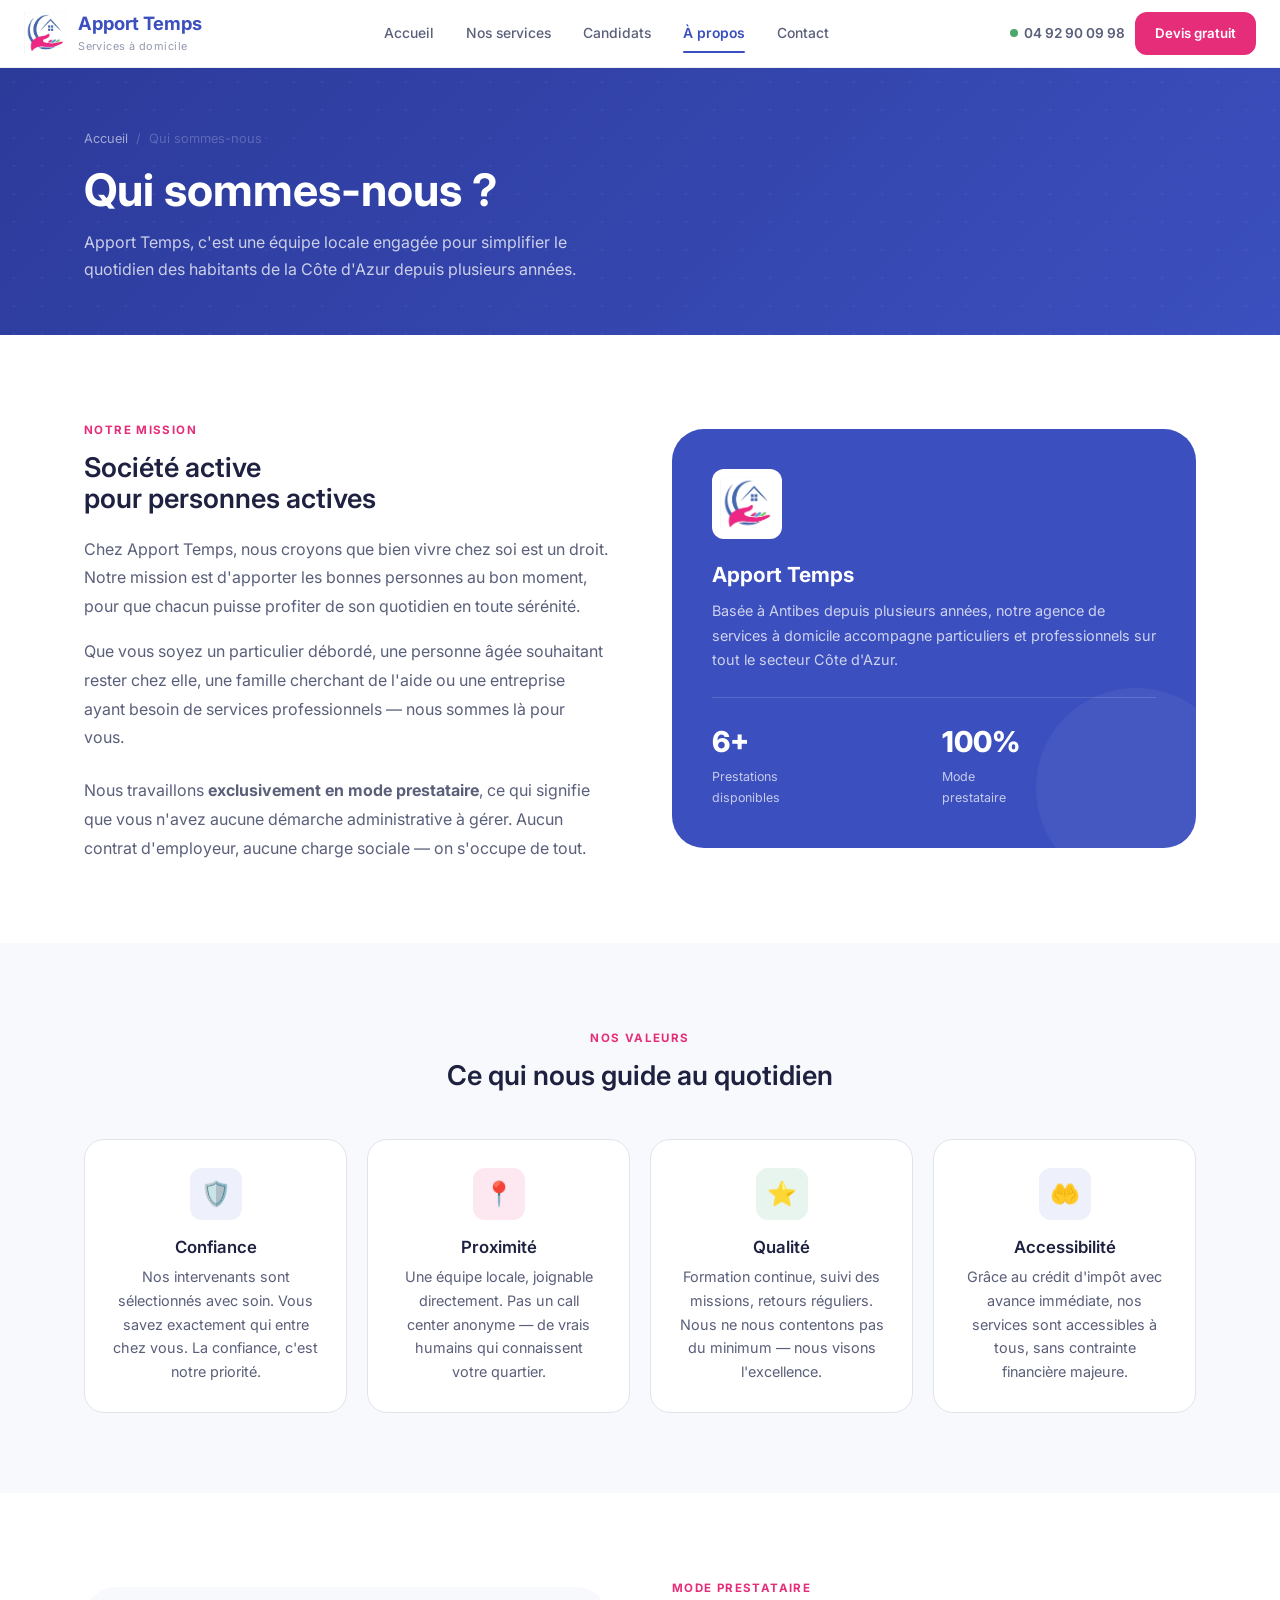
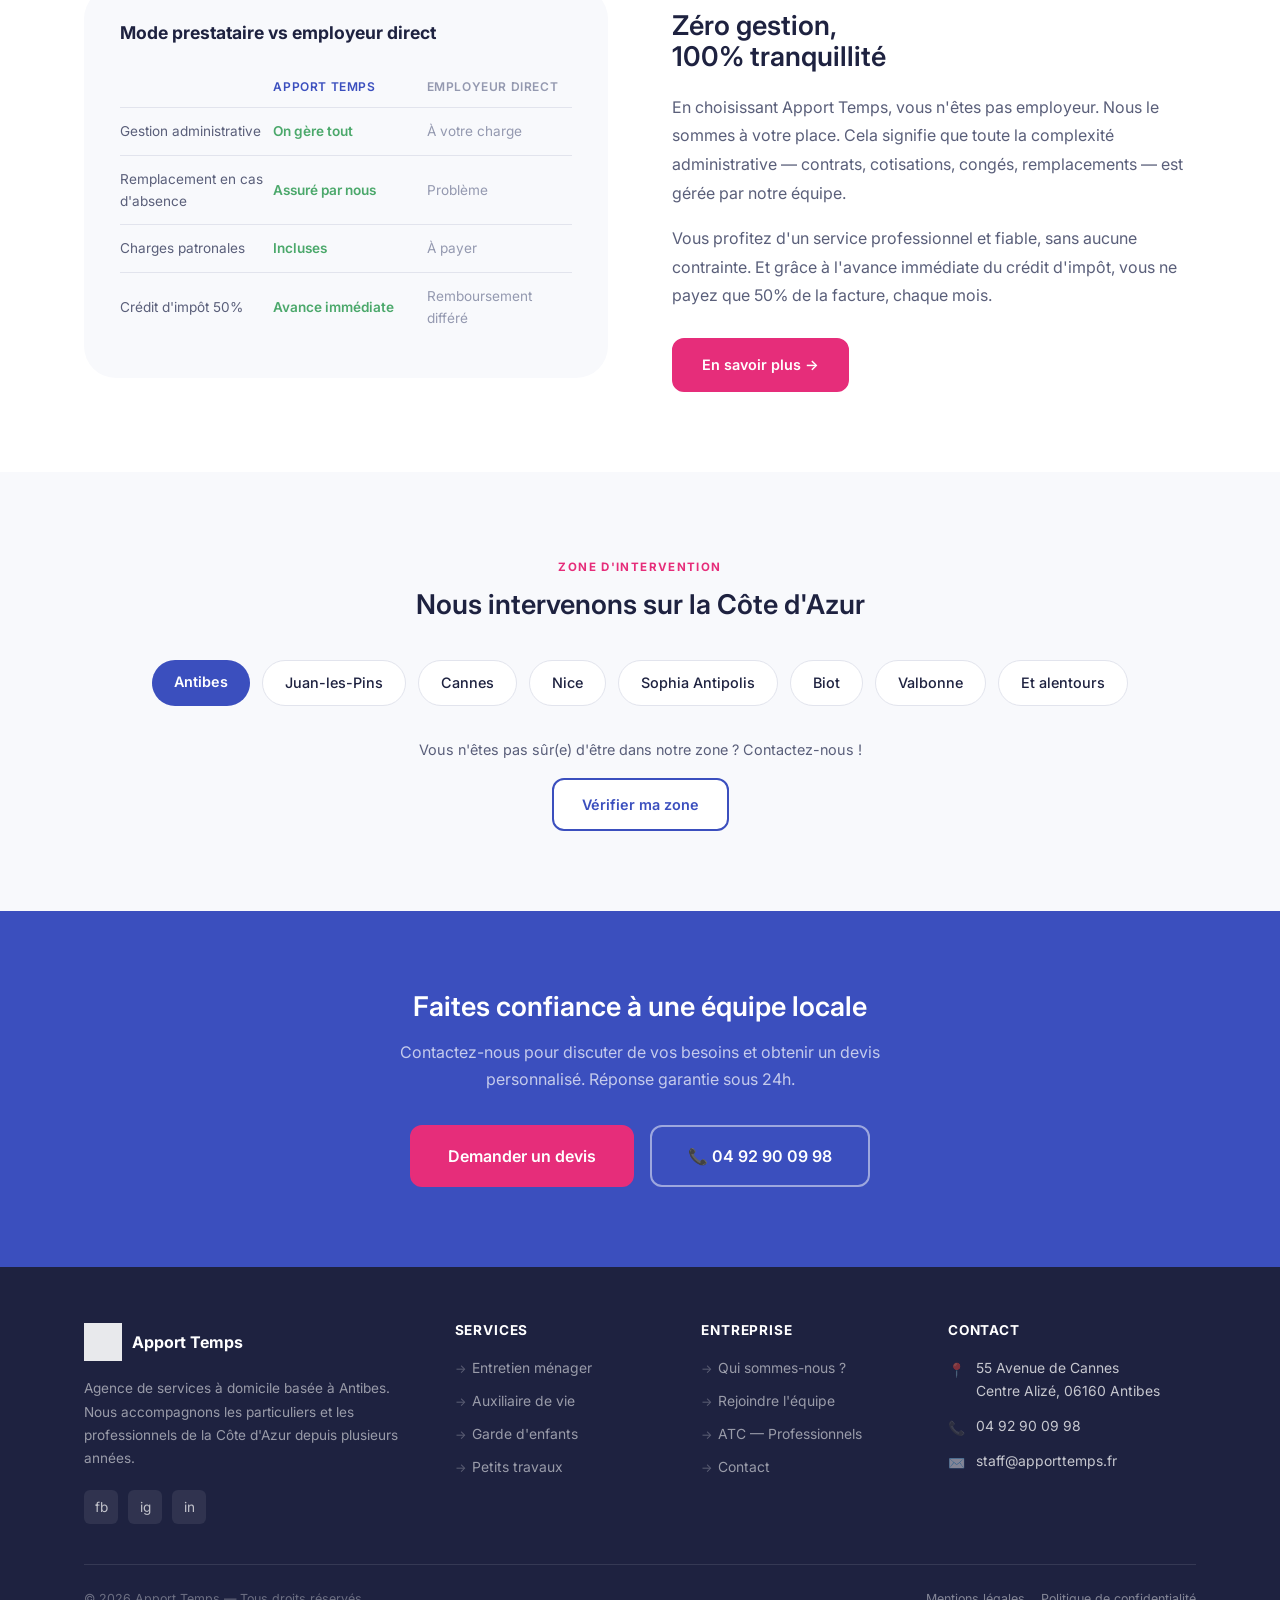
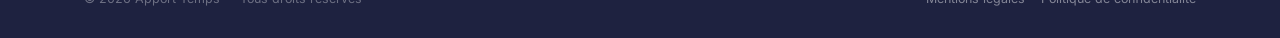
==== apropos.html @ dfe321f0 "Initial commit" ====
<!DOCTYPE html>
<html lang="fr">
<head>
  <meta charset="UTF-8" />
  <meta name="viewport" content="width=device-width, initial-scale=1.0" />
  <title>Qui sommes-nous — Apport Temps</title>
  <meta name="description" content="Découvrez Apport Temps, agence de services à domicile basée à Antibes. Notre mission, nos valeurs et notre zone d'intervention sur la Côte d'Azur." />
  <link rel="icon" href="assets/favicon.ico" type="image/x-icon" />
  <link rel="stylesheet" href="css/style.css" />
</head>
<body>

<nav class="navbar" id="navbar">
  <a href="index.html" class="navbar__logo">
    <img src="assets/logo.jpg" alt="Apport Temps logo" />
    <div>
      <span class="navbar__logo-text">Apport Temps</span>
      <span class="navbar__logo-sub">Services à domicile</span>
    </div>
  </a>
  <div class="navbar__links">
    <a href="index.html">Accueil</a>
    <a href="services.html">Nos services</a>
    <a href="candidats.html">Candidats</a>
    <a href="apropos.html">À propos</a>
    <a href="contact.html">Contact</a>
  </div>
  <div class="navbar__cta">
    <span class="navbar__phone">04 92 90 09 98</span>
    <a href="contact.html" class="btn btn-primary" style="padding:9px 18px;font-size:0.83rem">Devis gratuit</a>
  </div>
  <button class="navbar__hamburger" aria-label="Menu">
    <span></span><span></span><span></span>
  </button>
</nav>

<div class="mobile-nav">
  <a href="index.html">Accueil</a>
  <a href="services.html">Nos services</a>
  <a href="candidats.html">Candidats</a>
  <a href="apropos.html" class="active">À propos</a>
  <a href="contact.html">Contact</a>
  <div class="mobile-cta">
    <a href="contact.html" class="btn btn-primary" style="width:100%;justify-content:center">Demander un devis gratuit</a>
  </div>
</div>

<div class="page-wrapper">

  <section class="page-hero">
    <div class="container">
      <div class="breadcrumb">
        <a href="index.html">Accueil</a>
        <span>/</span>
        <span>Qui sommes-nous</span>
      </div>
      <h1>Qui sommes-nous ?</h1>
      <p>Apport Temps, c'est une équipe locale engagée pour simplifier le quotidien des habitants de la Côte d'Azur depuis plusieurs années.</p>
    </div>
  </section>

  <!-- MISSION -->
  <section class="section">
    <div class="container">
      <div class="grid-2" style="gap:64px;align-items:center">
        <div>
          <span class="section-label">Notre mission</span>
          <h2 class="display-md fade-up" style="margin-bottom:20px">Société active<br>pour personnes actives</h2>
          <p class="fade-up fade-up-delay-1" style="color:var(--gray-600);line-height:1.8;margin-bottom:16px">
            Chez Apport Temps, nous croyons que bien vivre chez soi est un droit. Notre mission est d'apporter les bonnes personnes au bon moment, pour que chacun puisse profiter de son quotidien en toute sérénité.
          </p>
          <p class="fade-up fade-up-delay-2" style="color:var(--gray-600);line-height:1.8;margin-bottom:24px">
            Que vous soyez un particulier débordé, une personne âgée souhaitant rester chez elle, une famille cherchant de l'aide ou une entreprise ayant besoin de services professionnels — nous sommes là pour vous.
          </p>
          <p class="fade-up fade-up-delay-2" style="color:var(--gray-600);line-height:1.8">
            Nous travaillons <strong>exclusivement en mode prestataire</strong>, ce qui signifie que vous n'avez aucune démarche administrative à gérer. Aucun contrat d'employeur, aucune charge sociale — on s'occupe de tout.
          </p>
        </div>
        <div class="fade-up fade-up-delay-1">
          <div style="background:var(--blue);border-radius:var(--radius-xl);padding:40px;color:var(--white);position:relative;overflow:hidden">
            <div style="position:absolute;right:-40px;bottom:-40px;width:200px;height:200px;background:rgba(255,255,255,0.05);border-radius:50%"></div>
            <div style="position:relative;z-index:1">
              <img src="assets/logo.jpg" alt="Apport Temps" style="height:70px;width:70px;object-fit:contain;border-radius:var(--radius-md);background:var(--white);padding:8px;margin-bottom:24px" />
              <h3 style="color:var(--white);font-size:1.3rem;margin-bottom:12px">Apport Temps</h3>
              <p style="color:rgba(255,255,255,0.75);font-size:0.9rem;line-height:1.7;margin-bottom:24px">
                Basée à Antibes depuis plusieurs années, notre agence de services à domicile accompagne particuliers et professionnels sur tout le secteur Côte d'Azur.
              </p>
              <div style="display:grid;grid-template-columns:1fr 1fr;gap:16px;padding-top:20px;border-top:1px solid rgba(255,255,255,0.15)">
                <div><div style="font-family:var(--font-display);font-size:1.8rem;font-weight:800">6+</div><div style="font-size:0.78rem;opacity:.7;margin-top:2px">Prestations<br>disponibles</div></div>
                <div><div style="font-family:var(--font-display);font-size:1.8rem;font-weight:800">100%</div><div style="font-size:0.78rem;opacity:.7;margin-top:2px">Mode<br>prestataire</div></div>
              </div>
            </div>
          </div>
        </div>
      </div>
    </div>
  </section>

  <!-- VALEURS -->
  <section class="section section--gray">
    <div class="container">
      <div class="text-center" style="max-width:500px;margin:0 auto 48px">
        <span class="section-label">Nos valeurs</span>
        <h2 class="display-md fade-up">Ce qui nous guide au quotidien</h2>
      </div>
      <div class="grid-4">
        <div class="card fade-up" style="text-align:center">
          <div class="card__icon card__icon--blue" style="margin:0 auto 18px">🛡️</div>
          <h3>Confiance</h3>
          <p>Nos intervenants sont sélectionnés avec soin. Vous savez exactement qui entre chez vous. La confiance, c'est notre priorité.</p>
        </div>
        <div class="card fade-up fade-up-delay-1" style="text-align:center">
          <div class="card__icon card__icon--pink" style="margin:0 auto 18px">📍</div>
          <h3>Proximité</h3>
          <p>Une équipe locale, joignable directement. Pas un call center anonyme — de vrais humains qui connaissent votre quartier.</p>
        </div>
        <div class="card fade-up fade-up-delay-2" style="text-align:center">
          <div class="card__icon card__icon--green" style="margin:0 auto 18px">⭐</div>
          <h3>Qualité</h3>
          <p>Formation continue, suivi des missions, retours réguliers. Nous ne nous contentons pas du minimum — nous visons l'excellence.</p>
        </div>
        <div class="card fade-up fade-up-delay-3" style="text-align:center">
          <div class="card__icon card__icon--blue" style="margin:0 auto 18px">🤲</div>
          <h3>Accessibilité</h3>
          <p>Grâce au crédit d'impôt avec avance immédiate, nos services sont accessibles à tous, sans contrainte financière majeure.</p>
        </div>
      </div>
    </div>
  </section>

  <!-- MODE PRESTATAIRE EXPLIQUÉ -->
  <section class="section">
    <div class="container">
      <div class="grid-2" style="gap:64px;align-items:center">
        <div class="fade-up">
          <div style="background:var(--gray-50);border-radius:var(--radius-xl);padding:36px">
            <h3 style="font-family:var(--font-display);font-size:1.1rem;margin-bottom:24px">Mode prestataire vs employeur direct</h3>
            <div style="display:flex;flex-direction:column;gap:0">
              <div style="display:grid;grid-template-columns:1fr 1fr 1fr;gap:8px;padding:10px 0;border-bottom:1px solid var(--gray-200);font-size:0.75rem;font-weight:600;color:var(--gray-400);text-transform:uppercase;letter-spacing:.05em">
                <span></span><span style="color:var(--blue)">Apport Temps</span><span>Employeur direct</span>
              </div>
              <div style="display:grid;grid-template-columns:1fr 1fr 1fr;gap:8px;padding:12px 0;border-bottom:1px solid var(--gray-200);font-size:0.85rem;align-items:center">
                <span style="color:var(--gray-600)">Gestion administrative</span>
                <span style="color:var(--green);font-weight:600">On gère tout</span>
                <span style="color:var(--gray-400)">À votre charge</span>
              </div>
              <div style="display:grid;grid-template-columns:1fr 1fr 1fr;gap:8px;padding:12px 0;border-bottom:1px solid var(--gray-200);font-size:0.85rem;align-items:center">
                <span style="color:var(--gray-600)">Remplacement en cas d'absence</span>
                <span style="color:var(--green);font-weight:600">Assuré par nous</span>
                <span style="color:var(--gray-400)">Problème</span>
              </div>
              <div style="display:grid;grid-template-columns:1fr 1fr 1fr;gap:8px;padding:12px 0;border-bottom:1px solid var(--gray-200);font-size:0.85rem;align-items:center">
                <span style="color:var(--gray-600)">Charges patronales</span>
                <span style="color:var(--green);font-weight:600">Incluses</span>
                <span style="color:var(--gray-400)">À payer</span>
              </div>
              <div style="display:grid;grid-template-columns:1fr 1fr 1fr;gap:8px;padding:12px 0;font-size:0.85rem;align-items:center">
                <span style="color:var(--gray-600)">Crédit d'impôt 50%</span>
                <span style="color:var(--green);font-weight:600">Avance immédiate</span>
                <span style="color:var(--gray-400)">Remboursement différé</span>
              </div>
            </div>
          </div>
        </div>
        <div>
          <span class="section-label">Mode prestataire</span>
          <h2 class="display-md fade-up" style="margin-bottom:20px">Zéro gestion,<br>100% tranquillité</h2>
          <p class="fade-up fade-up-delay-1" style="color:var(--gray-600);line-height:1.8;margin-bottom:16px">
            En choisissant Apport Temps, vous n'êtes pas employeur. Nous le sommes à votre place. Cela signifie que toute la complexité administrative — contrats, cotisations, congés, remplacements — est gérée par notre équipe.
          </p>
          <p class="fade-up fade-up-delay-2" style="color:var(--gray-600);line-height:1.8;margin-bottom:28px">
            Vous profitez d'un service professionnel et fiable, sans aucune contrainte. Et grâce à l'avance immédiate du crédit d'impôt, vous ne payez que 50% de la facture, chaque mois.
          </p>
          <a href="contact.html" class="btn btn-primary fade-up fade-up-delay-3">En savoir plus →</a>
        </div>
      </div>
    </div>
  </section>

  <!-- ZONE D'INTERVENTION -->
  <section class="section section--gray">
    <div class="container">
      <div class="text-center" style="max-width:500px;margin:0 auto 40px">
        <span class="section-label">Zone d'intervention</span>
        <h2 class="display-md fade-up">Nous intervenons sur la Côte d'Azur</h2>
      </div>
      <div style="display:flex;flex-wrap:wrap;gap:12px;justify-content:center" class="fade-up fade-up-delay-1">
        <span style="background:var(--blue);color:var(--white);padding:10px 22px;border-radius:100px;font-family:var(--font-display);font-size:0.9rem;font-weight:600">Antibes</span>
        <span style="background:var(--white);border:1.5px solid var(--gray-200);color:var(--gray-800);padding:10px 22px;border-radius:100px;font-family:var(--font-display);font-size:0.9rem;font-weight:500">Juan-les-Pins</span>
        <span style="background:var(--white);border:1.5px solid var(--gray-200);color:var(--gray-800);padding:10px 22px;border-radius:100px;font-family:var(--font-display);font-size:0.9rem;font-weight:500">Cannes</span>
        <span style="background:var(--white);border:1.5px solid var(--gray-200);color:var(--gray-800);padding:10px 22px;border-radius:100px;font-family:var(--font-display);font-size:0.9rem;font-weight:500">Nice</span>
        <span style="background:var(--white);border:1.5px solid var(--gray-200);color:var(--gray-800);padding:10px 22px;border-radius:100px;font-family:var(--font-display);font-size:0.9rem;font-weight:500">Sophia Antipolis</span>
        <span style="background:var(--white);border:1.5px solid var(--gray-200);color:var(--gray-800);padding:10px 22px;border-radius:100px;font-family:var(--font-display);font-size:0.9rem;font-weight:500">Biot</span>
        <span style="background:var(--white);border:1.5px solid var(--gray-200);color:var(--gray-800);padding:10px 22px;border-radius:100px;font-family:var(--font-display);font-size:0.9rem;font-weight:500">Valbonne</span>
        <span style="background:var(--white);border:1.5px solid var(--gray-200);color:var(--gray-800);padding:10px 22px;border-radius:100px;font-family:var(--font-display);font-size:0.9rem;font-weight:500">Et alentours</span>
      </div>
      <div class="text-center mt-32">
        <p style="color:var(--gray-600);font-size:0.9rem;margin-bottom:16px">Vous n'êtes pas sûr(e) d'être dans notre zone ? Contactez-nous !</p>
        <a href="contact.html" class="btn btn-secondary">Vérifier ma zone</a>
      </div>
    </div>
  </section>

  <!-- CTA -->
  <section class="section section--blue">
    <div class="container text-center">
      <h2 class="display-md" style="color:var(--white);margin-bottom:16px">Faites confiance à une équipe locale</h2>
      <p style="color:rgba(255,255,255,0.7);font-size:1rem;max-width:480px;margin:0 auto 32px;line-height:1.7">Contactez-nous pour discuter de vos besoins et obtenir un devis personnalisé. Réponse garantie sous 24h.</p>
      <div style="display:flex;gap:16px;justify-content:center;flex-wrap:wrap">
        <a href="contact.html" class="btn btn-primary btn-lg">Demander un devis</a>
        <a href="tel:0492900998" class="btn btn-ghost btn-lg">📞 04 92 90 09 98</a>
      </div>
    </div>
  </section>

  <!-- FOOTER -->
  <footer class="footer">
    <div class="container">
      <div class="footer__grid">
        <div>
          <div class="footer__logo">
            <img src="assets/logo.jpg" alt="Apport Temps" />
            <span class="footer__logo-name">Apport Temps</span>
          </div>
          <p class="footer__desc">Agence de services à domicile basée à Antibes. Nous accompagnons les particuliers et les professionnels de la Côte d'Azur depuis plusieurs années.</p>
          <div class="footer__social">
            <a href="https://www.facebook.com/profile.php?id=100089982678461" target="_blank" rel="noopener">fb</a>
            <a href="https://www.instagram.com/apport_temps06/" target="_blank" rel="noopener">ig</a>
            <a href="https://www.linkedin.com/company/apport-temps/" target="_blank" rel="noopener">in</a>
          </div>
        </div>
        <div>
          <h4>Services</h4>
          <ul class="footer__links">
            <li><a href="services.html">Entretien ménager</a></li>
            <li><a href="services.html">Auxiliaire de vie</a></li>
            <li><a href="services.html">Garde d'enfants</a></li>
            <li><a href="services.html">Petits travaux</a></li>
          </ul>
        </div>
        <div>
          <h4>Entreprise</h4>
          <ul class="footer__links">
            <li><a href="apropos.html">Qui sommes-nous ?</a></li>
            <li><a href="candidats.html">Rejoindre l'équipe</a></li>
            <li><a href="services.html">ATC — Professionnels</a></li>
            <li><a href="contact.html">Contact</a></li>
          </ul>
        </div>
        <div>
          <h4>Contact</h4>
          <div class="footer__contact-item"><span class="ico">📍</span><span>55 Avenue de Cannes<br>Centre Alizé, 06160 Antibes</span></div>
          <div class="footer__contact-item"><span class="ico">📞</span><a href="tel:0492900998">04 92 90 09 98</a></div>
          <div class="footer__contact-item"><span class="ico">✉️</span><a href="mailto:staff@apporttemps.fr">staff@apporttemps.fr</a></div>
        </div>
      </div>
      <div class="footer__bottom">
        <span>© 2026 Apport Temps — Tous droits réservés</span>
        <div style="display:flex;gap:16px"><a href="#">Mentions légales</a><a href="#">Politique de confidentialité</a></div>
      </div>
    </div>
  </footer>

</div>
<script src="js/main.js"></script>
</body>
</html>
---- css/style.css ----
@import url('https://fonts.googleapis.com/css2?family=Inter:wght@300;400;500;600;700;800&display=swap');

/* =====================
   VARIABLES & RESET
   ===================== */
:root {
  --blue: #3B4FBE;
  --blue-dark: #2C3A9A;
  --blue-light: #EEF0FB;
  --pink: #E62D7A;
  --pink-light: #FDE8F2;
  --green: #4BA86B;
  --green-light: #E8F5EE;
  --gray-50: #F8F9FC;
  --gray-100: #F0F1F6;
  --gray-200: #E2E4ED;
  --gray-400: #9499B0;
  --gray-600: #5A5F7A;
  --gray-800: #1E2240;
  --white: #FFFFFF;

  --font-display: 'Inter', sans-serif;
  --font-body: 'Inter', sans-serif;

  --radius-sm: 6px;
  --radius-md: 12px;
  --radius-lg: 20px;
  --radius-xl: 32px;

  --shadow-sm: 0 1px 3px rgba(30,34,64,0.08);
  --shadow-md: 0 4px 16px rgba(30,34,64,0.10);
  --shadow-lg: 0 12px 40px rgba(30,34,64,0.13);

  --transition: 0.22s cubic-bezier(0.4, 0, 0.2, 1);
  --max-width: 1160px;
}

*, *::before, *::after {
  box-sizing: border-box;
  margin: 0;
  padding: 0;
}

html {
  scroll-behavior: smooth;
  font-size: 16px;
}

body {
  font-family: var(--font-body);
  color: var(--gray-800);
  background: var(--white);
  line-height: 1.65;
  -webkit-font-smoothing: antialiased;
}

img { max-width: 100%; display: block; }
a { color: inherit; text-decoration: none; }
button { cursor: pointer; font-family: var(--font-body); }
ul { list-style: none; }

/* =====================
   TYPOGRAPHY
   ===================== */
h1, h2, h3, h4 {
  font-family: var(--font-display);
  line-height: 1.15;
  color: var(--gray-800);
}

.display-xl {
  font-size: clamp(2.4rem, 5vw, 3.8rem);
  font-weight: 800;
  letter-spacing: -0.02em;
}

.display-lg {
  font-size: clamp(1.8rem, 3.5vw, 2.6rem);
  font-weight: 700;
  letter-spacing: -0.015em;
}

.display-md {
  font-size: clamp(1.3rem, 2.5vw, 1.7rem);
  font-weight: 600;
}

.section-label {
  font-family: var(--font-display);
  font-size: 0.72rem;
  font-weight: 700;
  letter-spacing: 0.12em;
  text-transform: uppercase;
  color: var(--pink);
  display: inline-block;
  margin-bottom: 0.75rem;
}

/* =====================
   LAYOUT UTILS
   ===================== */
.container {
  width: 100%;
  max-width: var(--max-width);
  margin: 0 auto;
  padding: 0 24px;
}

.section {
  padding: 80px 0;
}

.section--gray {
  background: var(--gray-50);
}

.section--blue {
  background: var(--blue);
  color: var(--white);
}

.grid-2 {
  display: grid;
  grid-template-columns: 1fr 1fr;
  gap: 32px;
}

.grid-3 {
  display: grid;
  grid-template-columns: repeat(3, 1fr);
  gap: 24px;
}

.grid-4 {
  display: grid;
  grid-template-columns: repeat(4, 1fr);
  gap: 20px;
}

.flex { display: flex; }
.flex-center { display: flex; align-items: center; justify-content: center; }
.gap-8 { gap: 8px; }
.gap-12 { gap: 12px; }
.gap-16 { gap: 16px; }
.gap-24 { gap: 24px; }
.text-center { text-align: center; }
.mt-8 { margin-top: 8px; }
.mt-12 { margin-top: 12px; }
.mt-16 { margin-top: 16px; }
.mt-24 { margin-top: 24px; }
.mt-32 { margin-top: 32px; }
.mt-48 { margin-top: 48px; }

/* =====================
   BUTTONS
   ===================== */
.btn {
  display: inline-flex;
  align-items: center;
  gap: 8px;
  padding: 13px 28px;
  border-radius: var(--radius-md);
  font-family: var(--font-display);
  font-size: 0.9rem;
  font-weight: 600;
  border: 2px solid transparent;
  transition: var(--transition);
  white-space: nowrap;
}

.btn-primary {
  background: var(--pink);
  color: var(--white);
  border-color: var(--pink);
}
.btn-primary:hover {
  background: #CC2568;
  border-color: #CC2568;
  transform: translateY(-1px);
  box-shadow: 0 6px 20px rgba(230,45,122,0.3);
}

.btn-secondary {
  background: var(--white);
  color: var(--blue);
  border-color: var(--blue);
}
.btn-secondary:hover {
  background: var(--blue);
  color: var(--white);
  transform: translateY(-1px);
}

.btn-white {
  background: var(--white);
  color: var(--blue);
  border-color: var(--white);
}
.btn-white:hover {
  background: transparent;
  color: var(--white);
  border-color: var(--white);
}

.btn-ghost {
  background: transparent;
  color: var(--white);
  border-color: rgba(255,255,255,0.5);
}
.btn-ghost:hover {
  background: rgba(255,255,255,0.12);
  border-color: var(--white);
}

.btn-lg {
  padding: 16px 36px;
  font-size: 1rem;
}

.btn svg, .btn span.icon {
  width: 18px;
  height: 18px;
}

/* =====================
   NAVBAR
   ===================== */
.navbar {
  position: fixed;
  top: 0;
  left: 0;
  right: 0;
  z-index: 100;
  padding: 0 24px;
  height: 68px;
  display: flex;
  align-items: center;
  justify-content: space-between;
  background: rgba(255,255,255,0.92);
  backdrop-filter: blur(12px);
  -webkit-backdrop-filter: blur(12px);
  border-bottom: 1px solid rgba(30,34,64,0.07);
  transition: var(--transition);
}

.navbar.scrolled {
  box-shadow: var(--shadow-md);
}

.navbar__logo {
  display: flex;
  align-items: center;
  gap: 12px;
}

.navbar__logo img {
  height: 42px;
  width: auto;
  object-fit: contain;
}

.navbar__logo-text {
  font-family: var(--font-display);
  font-weight: 700;
  font-size: 1.15rem;
  color: var(--blue);
  line-height: 1.1;
}

.navbar__logo-sub {
  font-size: 0.68rem;
  font-weight: 400;
  color: var(--gray-400);
  letter-spacing: 0.04em;
  display: block;
}

.navbar__links {
  display: flex;
  align-items: center;
  gap: 4px;
}

.navbar__links a {
  font-family: var(--font-display);
  font-size: 0.87rem;
  font-weight: 500;
  color: var(--gray-600);
  padding: 7px 14px;
  border-radius: var(--radius-sm);
  transition: var(--transition);
  position: relative;
}

.navbar__links a:hover {
  color: var(--blue);
  background: var(--blue-light);
}

.navbar__links a.active {
  color: var(--blue);
  font-weight: 600;
}

.navbar__links a.active::after {
  content: '';
  position: absolute;
  bottom: -1px;
  left: 14px;
  right: 14px;
  height: 2px;
  background: var(--blue);
  border-radius: 2px;
}

.navbar__cta {
  display: flex;
  align-items: center;
  gap: 10px;
}

.navbar__phone {
  font-family: var(--font-display);
  font-size: 0.85rem;
  font-weight: 600;
  color: var(--gray-600);
  display: flex;
  align-items: center;
  gap: 6px;
}

.navbar__phone::before {
  content: '';
  width: 8px;
  height: 8px;
  background: var(--green);
  border-radius: 50%;
  display: inline-block;
  animation: pulse 2s infinite;
}

@keyframes pulse {
  0%, 100% { opacity: 1; transform: scale(1); }
  50% { opacity: 0.6; transform: scale(1.2); }
}

/* Hamburger */
.navbar__hamburger {
  display: none;
  flex-direction: column;
  gap: 5px;
  background: none;
  border: none;
  padding: 4px;
  cursor: pointer;
}

.navbar__hamburger span {
  display: block;
  width: 24px;
  height: 2px;
  background: var(--gray-800);
  border-radius: 2px;
  transition: var(--transition);
}

/* Mobile nav drawer */
.mobile-nav {
  display: none;
  position: fixed;
  inset: 68px 0 0;
  background: var(--white);
  z-index: 99;
  padding: 24px;
  flex-direction: column;
  gap: 8px;
  border-top: 1px solid var(--gray-200);
}

.mobile-nav.open {
  display: flex;
}

.mobile-nav a {
  font-family: var(--font-display);
  font-size: 1.1rem;
  font-weight: 600;
  color: var(--gray-800);
  padding: 14px 16px;
  border-radius: var(--radius-md);
  transition: var(--transition);
}

.mobile-nav a:hover, .mobile-nav a.active {
  background: var(--blue-light);
  color: var(--blue);
}

.mobile-nav .mobile-cta {
  margin-top: 16px;
  padding-top: 16px;
  border-top: 1px solid var(--gray-200);
}

/* =====================
   PAGE WRAPPER
   ===================== */
.page-wrapper {
  padding-top: 68px;
}

/* =====================
   HERO
   ===================== */
.hero {
  position: relative;
  overflow: hidden;
  background: var(--gray-800);
  min-height: 580px;
  display: flex;
  align-items: center;
}

.hero__bg {
  position: absolute;
  inset: 0;
  background: linear-gradient(135deg, #2C3A9A 0%, #3B4FBE 45%, #1a2060 100%);
}

.hero__shape {
  position: absolute;
  right: -80px;
  top: -80px;
  width: 600px;
  height: 600px;
  background: radial-gradient(circle at 30% 40%, rgba(230,45,122,0.22) 0%, transparent 65%);
  pointer-events: none;
}

.hero__shape2 {
  position: absolute;
  left: -100px;
  bottom: -100px;
  width: 400px;
  height: 400px;
  background: radial-gradient(circle, rgba(75,168,107,0.15) 0%, transparent 70%);
  pointer-events: none;
}

.hero__dots {
  position: absolute;
  inset: 0;
  background-image: radial-gradient(rgba(255,255,255,0.06) 1px, transparent 1px);
  background-size: 32px 32px;
  pointer-events: none;
}

.hero__content {
  position: relative;
  z-index: 1;
  color: var(--white);
  padding: 80px 0;
}

.hero__badge {
  display: inline-flex;
  align-items: center;
  gap: 8px;
  background: rgba(255,255,255,0.12);
  border: 1px solid rgba(255,255,255,0.2);
  border-radius: 100px;
  padding: 6px 14px 6px 8px;
  font-size: 0.8rem;
  font-weight: 500;
  margin-bottom: 24px;
  backdrop-filter: blur(8px);
}

.hero__badge-dot {
  width: 8px;
  height: 8px;
  background: var(--green);
  border-radius: 50%;
  animation: pulse 2s infinite;
}

.hero__title {
  color: var(--white);
  margin-bottom: 20px;
}

.hero__title em {
  font-style: normal;
  color: var(--pink);
  position: relative;
}

.hero__subtitle {
  font-size: 1.05rem;
  line-height: 1.7;
  color: rgba(255,255,255,0.78);
  max-width: 520px;
  margin-bottom: 36px;
}

.hero__actions {
  display: flex;
  gap: 14px;
  flex-wrap: wrap;
  margin-bottom: 52px;
}

.hero__stats {
  display: flex;
  gap: 36px;
  padding-top: 32px;
  border-top: 1px solid rgba(255,255,255,0.15);
}

.hero__stat-num {
  font-family: var(--font-display);
  font-size: 1.8rem;
  font-weight: 800;
  color: var(--white);
  display: block;
}

.hero__stat-label {
  font-size: 0.8rem;
  color: rgba(255,255,255,0.6);
  margin-top: 2px;
}

/* =====================
   CARDS
   ===================== */
.card {
  background: var(--white);
  border-radius: var(--radius-lg);
  border: 1px solid var(--gray-200);
  padding: 28px;
  transition: var(--transition);
}

.card:hover {
  box-shadow: var(--shadow-lg);
  transform: translateY(-3px);
  border-color: var(--blue-light);
}

.card__icon {
  width: 52px;
  height: 52px;
  border-radius: var(--radius-md);
  display: flex;
  align-items: center;
  justify-content: center;
  font-size: 1.5rem;
  margin-bottom: 18px;
  flex-shrink: 0;
}

.card__icon--blue { background: var(--blue-light); }
.card__icon--pink { background: var(--pink-light); }
.card__icon--green { background: var(--green-light); }

.card h3 {
  font-size: 1.05rem;
  font-weight: 600;
  margin-bottom: 8px;
}

.card p {
  font-size: 0.9rem;
  color: var(--gray-600);
  line-height: 1.65;
}

.card__tag {
  display: inline-block;
  margin-top: 14px;
  font-size: 0.72rem;
  font-weight: 600;
  letter-spacing: 0.06em;
  text-transform: uppercase;
  padding: 4px 10px;
  border-radius: 100px;
}

.tag--blue { background: var(--blue-light); color: var(--blue); }
.tag--pink { background: var(--pink-light); color: var(--pink); }
.tag--green { background: var(--green-light); color: var(--green); }

/* =====================
   AVANTAGE BLOCK
   ===================== */
.avantage {
  display: flex;
  gap: 16px;
  align-items: flex-start;
}

.avantage__icon {
  width: 40px;
  height: 40px;
  border-radius: var(--radius-sm);
  background: var(--blue);
  display: flex;
  align-items: center;
  justify-content: center;
  flex-shrink: 0;
  font-size: 1.1rem;
}

.avantage__title {
  font-family: var(--font-display);
  font-weight: 600;
  font-size: 0.95rem;
  margin-bottom: 4px;
}

.avantage__text {
  font-size: 0.87rem;
  color: var(--gray-600);
  line-height: 1.55;
}

/* =====================
   CREDIT BANNER
   ===================== */
.credit-banner {
  background: linear-gradient(135deg, var(--blue) 0%, var(--blue-dark) 100%);
  border-radius: var(--radius-xl);
  padding: 40px 48px;
  display: flex;
  align-items: center;
  justify-content: space-between;
  gap: 32px;
  color: var(--white);
  position: relative;
  overflow: hidden;
}

.credit-banner::before {
  content: '50%';
  position: absolute;
  right: 200px;
  top: 50%;
  transform: translateY(-50%);
  font-family: var(--font-display);
  font-size: 8rem;
  font-weight: 800;
  color: rgba(255,255,255,0.06);
  pointer-events: none;
  line-height: 1;
}

.credit-banner h3 {
  color: var(--white);
  font-size: 1.4rem;
  margin-bottom: 8px;
}

.credit-banner p {
  font-size: 0.9rem;
  opacity: 0.8;
  line-height: 1.6;
  max-width: 440px;
}

/* =====================
   STEP / PROCESS
   ===================== */
.steps-list {
  display: flex;
  flex-direction: column;
  gap: 24px;
}

.step {
  display: flex;
  gap: 20px;
  align-items: flex-start;
}

.step__num {
  width: 40px;
  height: 40px;
  border-radius: 50%;
  background: var(--pink);
  color: var(--white);
  font-family: var(--font-display);
  font-size: 0.9rem;
  font-weight: 700;
  display: flex;
  align-items: center;
  justify-content: center;
  flex-shrink: 0;
}

.step h3 {
  font-size: 1rem;
  font-weight: 600;
  margin-bottom: 6px;
}

.step p {
  font-size: 0.88rem;
  color: var(--gray-600);
  line-height: 1.6;
}

/* =====================
   FORM
   ===================== */
.form-group {
  display: flex;
  flex-direction: column;
  gap: 5px;
  margin-bottom: 16px;
}

.form-group label {
  font-size: 0.82rem;
  font-weight: 500;
  color: var(--gray-600);
  letter-spacing: 0.02em;
}

.form-group input,
.form-group select,
.form-group textarea {
  width: 100%;
  padding: 12px 14px;
  border: 1.5px solid var(--gray-200);
  border-radius: var(--radius-md);
  font-family: var(--font-body);
  font-size: 0.92rem;
  color: var(--gray-800);
  background: var(--white);
  transition: var(--transition);
  outline: none;
}

.form-group input:focus,
.form-group select:focus,
.form-group textarea:focus {
  border-color: var(--blue);
  box-shadow: 0 0 0 3px rgba(59,79,190,0.1);
}

.form-group textarea {
  resize: vertical;
  min-height: 100px;
}

.form-row {
  display: grid;
  grid-template-columns: 1fr 1fr;
  gap: 16px;
}

/* =====================
   FOOTER
   ===================== */
.footer {
  background: var(--gray-800);
  color: rgba(255,255,255,0.75);
  padding: 56px 0 28px;
}

.footer__grid {
  display: grid;
  grid-template-columns: 1.6fr 1fr 1fr 1.2fr;
  gap: 40px;
  padding-bottom: 40px;
  border-bottom: 1px solid rgba(255,255,255,0.1);
}

.footer__logo {
  display: flex;
  align-items: center;
  gap: 10px;
  margin-bottom: 16px;
}

.footer__logo img {
  height: 38px;
  width: auto;
  filter: brightness(0) invert(1) opacity(0.9);
}

.footer__logo-name {
  font-family: var(--font-display);
  font-weight: 700;
  font-size: 1rem;
  color: var(--white);
}

.footer__desc {
  font-size: 0.85rem;
  line-height: 1.7;
  color: rgba(255,255,255,0.55);
}

.footer__social {
  display: flex;
  gap: 10px;
  margin-top: 20px;
}

.footer__social a {
  width: 34px;
  height: 34px;
  border-radius: var(--radius-sm);
  background: rgba(255,255,255,0.08);
  display: flex;
  align-items: center;
  justify-content: center;
  font-size: 0.85rem;
  transition: var(--transition);
  color: rgba(255,255,255,0.7);
}

.footer__social a:hover {
  background: var(--blue);
  color: var(--white);
}

.footer h4 {
  font-family: var(--font-display);
  font-size: 0.85rem;
  font-weight: 700;
  color: var(--white);
  letter-spacing: 0.06em;
  text-transform: uppercase;
  margin-bottom: 18px;
}

.footer__links {
  display: flex;
  flex-direction: column;
  gap: 10px;
}

.footer__links a {
  font-size: 0.87rem;
  color: rgba(255,255,255,0.55);
  transition: var(--transition);
  display: flex;
  align-items: center;
  gap: 6px;
}

.footer__links a:hover {
  color: var(--white);
}

.footer__links a::before {
  content: '→';
  font-size: 0.75rem;
  opacity: 0.5;
}

.footer__contact-item {
  display: flex;
  align-items: flex-start;
  gap: 10px;
  margin-bottom: 12px;
  font-size: 0.87rem;
}

.footer__contact-item .ico {
  width: 18px;
  height: 18px;
  flex-shrink: 0;
  opacity: 0.6;
  margin-top: 2px;
}

.footer__bottom {
  display: flex;
  justify-content: space-between;
  align-items: center;
  padding-top: 24px;
  font-size: 0.78rem;
  color: rgba(255,255,255,0.35);
  flex-wrap: wrap;
  gap: 8px;
}

.footer__bottom a {
  color: rgba(255,255,255,0.45);
  transition: var(--transition);
}

.footer__bottom a:hover {
  color: rgba(255,255,255,0.8);
}

/* =====================
   PAGE HERO (inner pages)
   ===================== */
.page-hero {
  background: linear-gradient(135deg, var(--blue-dark) 0%, var(--blue) 100%);
  padding: 60px 0 52px;
  color: var(--white);
  position: relative;
  overflow: hidden;
}

.page-hero::after {
  content: '';
  position: absolute;
  inset: 0;
  background-image: radial-gradient(rgba(255,255,255,0.05) 1px, transparent 1px);
  background-size: 28px 28px;
}

.page-hero .container {
  position: relative;
  z-index: 1;
}

.page-hero h1 {
  color: var(--white);
  font-size: clamp(1.8rem, 4vw, 2.8rem);
  margin-bottom: 12px;
}

.page-hero p {
  font-size: 1rem;
  color: rgba(255,255,255,0.75);
  max-width: 540px;
  line-height: 1.7;
}

/* =====================
   BREADCRUMB
   ===================== */
.breadcrumb {
  display: flex;
  align-items: center;
  gap: 8px;
  font-size: 0.8rem;
  color: rgba(255,255,255,0.55);
  margin-bottom: 16px;
}

.breadcrumb a {
  color: rgba(255,255,255,0.55);
  transition: var(--transition);
}

.breadcrumb a:hover { color: var(--white); }

.breadcrumb span { opacity: 0.4; }

/* =====================
   ANIMATIONS
   ===================== */
.fade-up {
  opacity: 0;
  transform: translateY(24px);
  transition: opacity 0.55s ease, transform 0.55s ease;
}

.fade-up.visible {
  opacity: 1;
  transform: translateY(0);
}

.fade-up-delay-1 { transition-delay: 0.1s; }
.fade-up-delay-2 { transition-delay: 0.2s; }
.fade-up-delay-3 { transition-delay: 0.3s; }
.fade-up-delay-4 { transition-delay: 0.4s; }

/* =====================
   RESPONSIVE
   ===================== */
@media (max-width: 1024px) {
  .grid-4 { grid-template-columns: repeat(2, 1fr); }
  .footer__grid { grid-template-columns: 1fr 1fr; gap: 32px; }
}

@media (max-width: 768px) {
  .section { padding: 56px 0; }
  .grid-2, .grid-3 { grid-template-columns: 1fr; }
  .grid-4 { grid-template-columns: repeat(2, 1fr); }
  .navbar__links, .navbar__phone { display: none; }
  .navbar__hamburger { display: flex; }
  .credit-banner { flex-direction: column; padding: 32px 24px; text-align: center; }
  .credit-banner::before { display: none; }
  .hero__stats { gap: 24px; flex-wrap: wrap; }
  .form-row { grid-template-columns: 1fr; }
  .footer__grid { grid-template-columns: 1fr; }
}

@media (max-width: 480px) {
  .grid-4 { grid-template-columns: 1fr; }
  .hero__actions { flex-direction: column; }
  .hero__actions .btn { width: 100%; justify-content: center; }
  .btn-lg { padding: 14px 24px; }
}
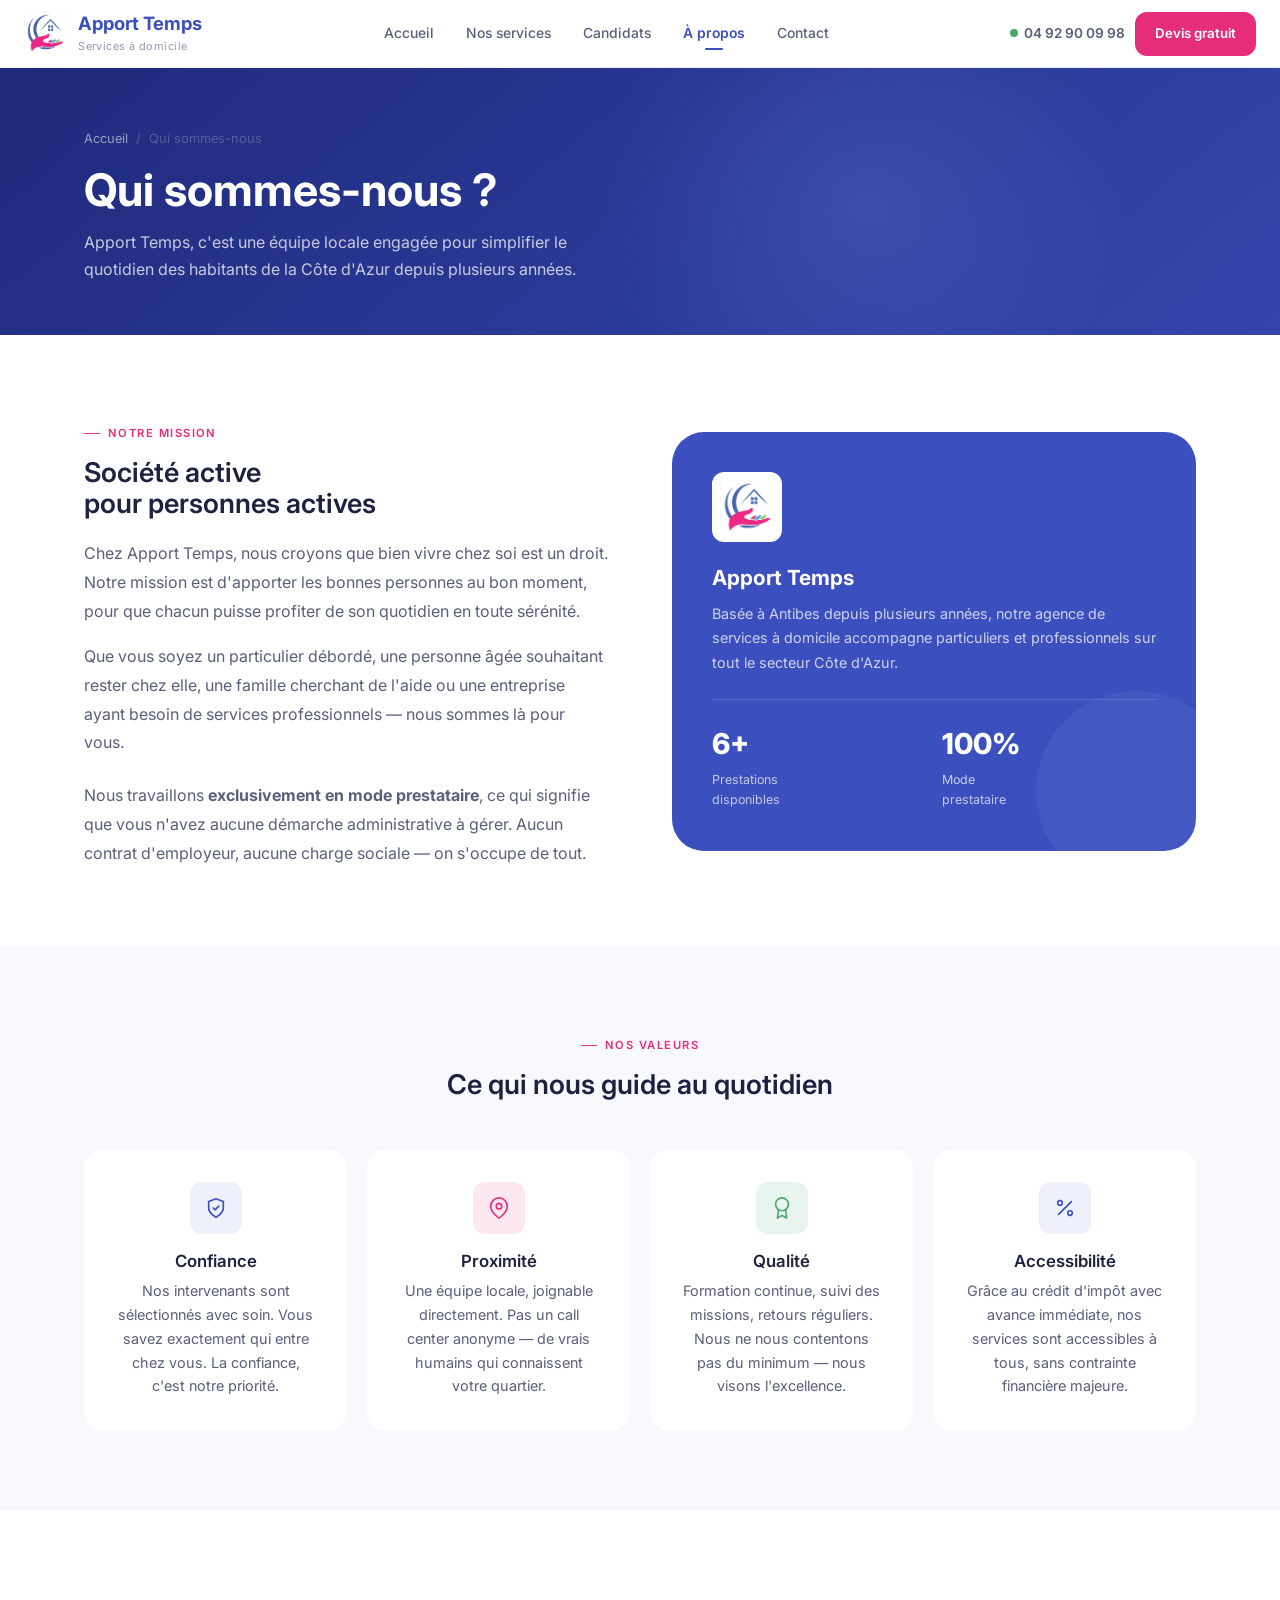
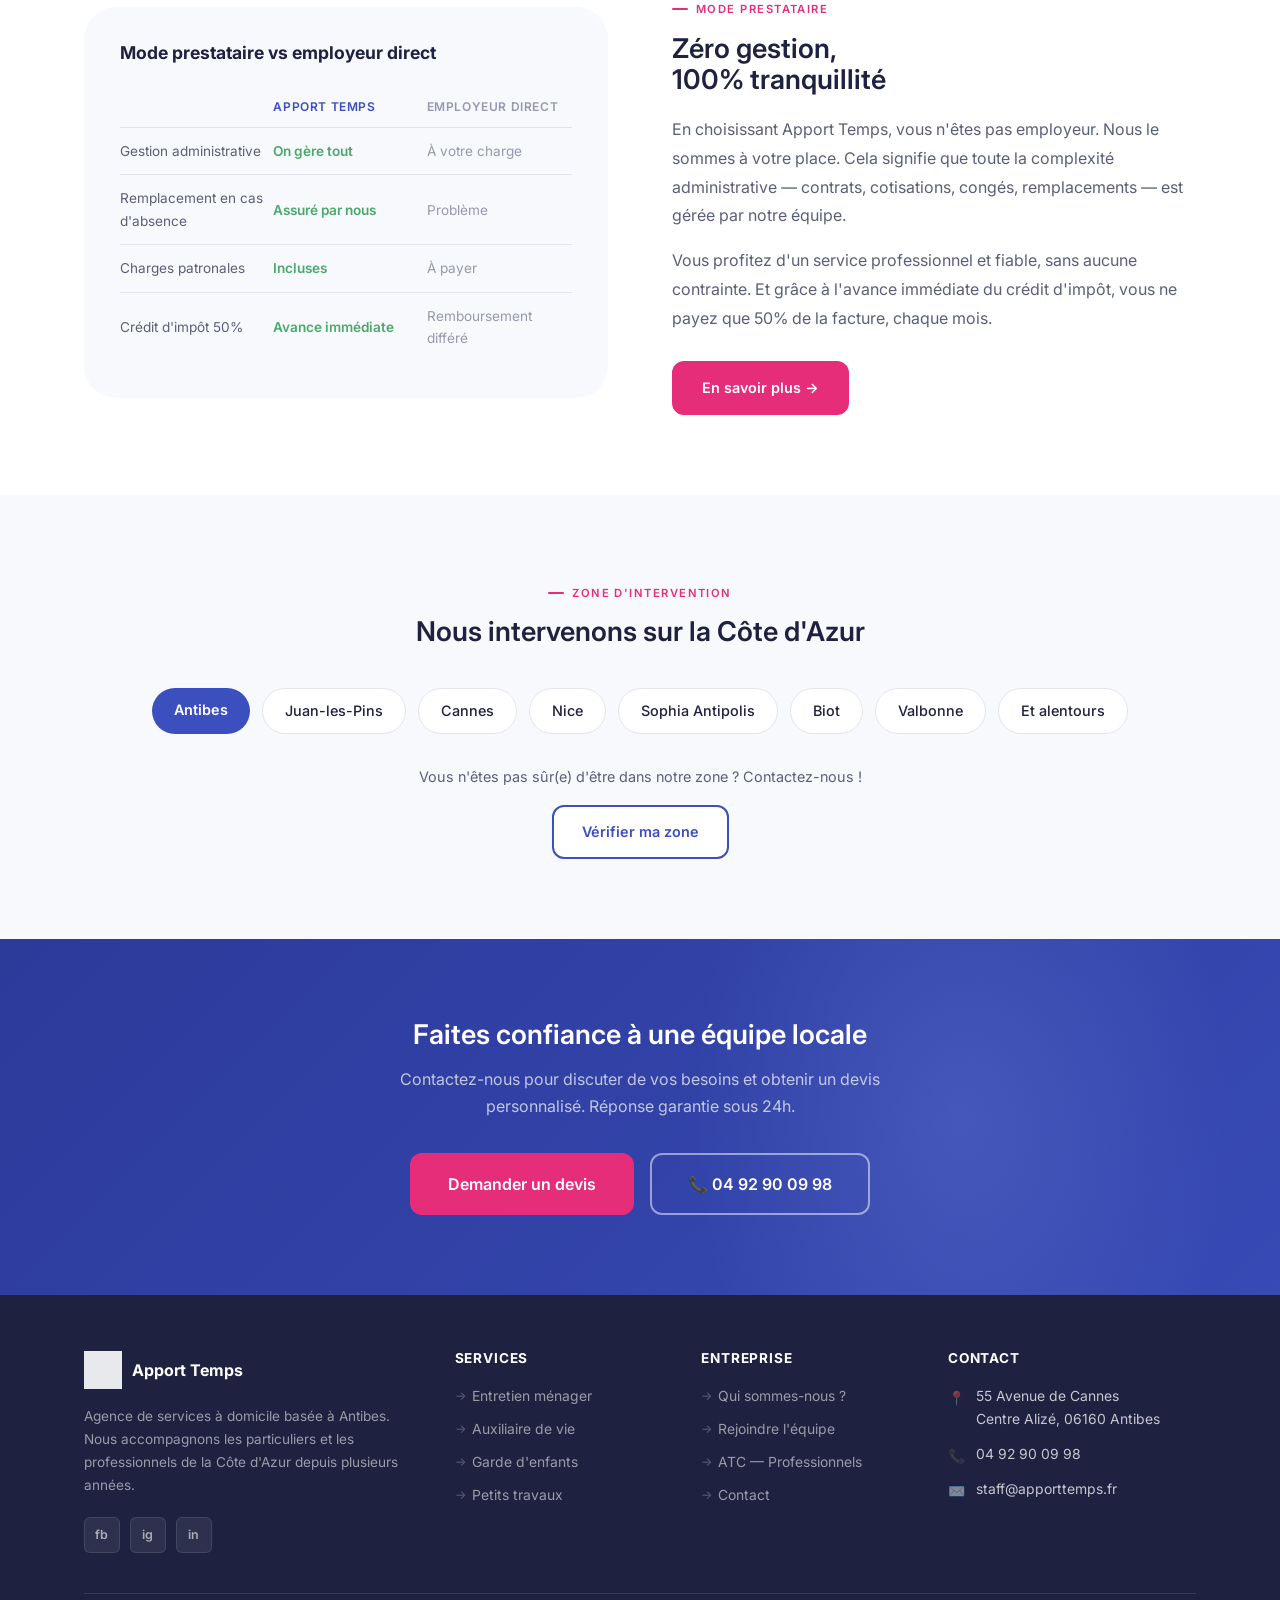
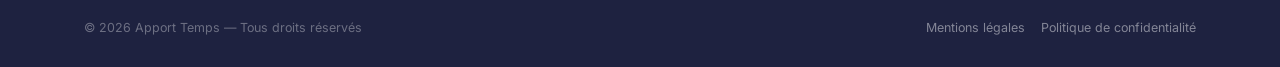
==== commit 0ae527b6: "Design premium" ====
--- a/apropos.html
+++ b/apropos.html
@@ -105,22 +105,22 @@
       </div>
       <div class="grid-4">
         <div class="card fade-up" style="text-align:center">
-          <div class="card__icon card__icon--blue" style="margin:0 auto 18px">🛡️</div>
+          <div class="card__icon card__icon--blue" style="margin:0 auto 18px"><svg xmlns="http://www.w3.org/2000/svg" width="22" height="22" viewBox="0 0 24 24" fill="none" stroke="currentColor" stroke-width="1.75" stroke-linecap="round" stroke-linejoin="round"><path d="M12 22s8-4 8-10V5l-8-3-8 3v7c0 6 8 10 8 10z"/><path d="m9 12 2 2 4-4"/></svg></div>
           <h3>Confiance</h3>
           <p>Nos intervenants sont sélectionnés avec soin. Vous savez exactement qui entre chez vous. La confiance, c'est notre priorité.</p>
         </div>
         <div class="card fade-up fade-up-delay-1" style="text-align:center">
-          <div class="card__icon card__icon--pink" style="margin:0 auto 18px">📍</div>
+          <div class="card__icon card__icon--pink" style="margin:0 auto 18px"><svg xmlns="http://www.w3.org/2000/svg" width="22" height="22" viewBox="0 0 24 24" fill="none" stroke="currentColor" stroke-width="1.75" stroke-linecap="round" stroke-linejoin="round"><path d="M21 10c0 7-9 13-9 13s-9-6-9-13a9 9 0 0 1 18 0z"/><circle cx="12" cy="10" r="3"/></svg></div>
           <h3>Proximité</h3>
           <p>Une équipe locale, joignable directement. Pas un call center anonyme — de vrais humains qui connaissent votre quartier.</p>
         </div>
         <div class="card fade-up fade-up-delay-2" style="text-align:center">
-          <div class="card__icon card__icon--green" style="margin:0 auto 18px">⭐</div>
+          <div class="card__icon card__icon--green" style="margin:0 auto 18px"><svg xmlns="http://www.w3.org/2000/svg" width="22" height="22" viewBox="0 0 24 24" fill="none" stroke="currentColor" stroke-width="1.75" stroke-linecap="round" stroke-linejoin="round"><circle cx="12" cy="8" r="7"/><polyline points="8.21 13.89 7 23 12 20 17 23 15.79 13.88"/></svg></div>
           <h3>Qualité</h3>
           <p>Formation continue, suivi des missions, retours réguliers. Nous ne nous contentons pas du minimum — nous visons l'excellence.</p>
         </div>
         <div class="card fade-up fade-up-delay-3" style="text-align:center">
-          <div class="card__icon card__icon--blue" style="margin:0 auto 18px">🤲</div>
+          <div class="card__icon card__icon--blue" style="margin:0 auto 18px"><svg xmlns="http://www.w3.org/2000/svg" width="22" height="22" viewBox="0 0 24 24" fill="none" stroke="currentColor" stroke-width="1.75" stroke-linecap="round" stroke-linejoin="round"><line x1="19" y1="5" x2="5" y2="19"/><circle cx="6.5" cy="6.5" r="2.5"/><circle cx="17.5" cy="17.5" r="2.5"/></svg></div>
           <h3>Accessibilité</h3>
           <p>Grâce au crédit d'impôt avec avance immédiate, nos services sont accessibles à tous, sans contrainte financière majeure.</p>
         </div>
--- a/css/style.css
+++ b/css/style.css
@@ -32,7 +32,125 @@
   --shadow-lg: 0 12px 40px rgba(30,34,64,0.13);
 
   --transition: 0.22s cubic-bezier(0.4, 0, 0.2, 1);
+  --transition-slow: 0.55s cubic-bezier(0.4, 0, 0.2, 1);
   --max-width: 1160px;
+}
+
+/* =====================
+   SPLASH SCREEN
+   Overlay plein écran — logo centré, disparaît au scroll
+   ===================== */
+#splash {
+  position: fixed;
+  inset: 0;
+  z-index: 1000;
+  background: var(--white);
+  display: flex;
+  flex-direction: column;
+  align-items: center;
+  justify-content: center;
+  transition: opacity 0.65s cubic-bezier(0.4, 0, 0.2, 1),
+              transform 0.65s cubic-bezier(0.4, 0, 0.2, 1);
+  will-change: opacity, transform;
+}
+
+/* État de sortie — déclenché par JS */
+#splash.is-leaving {
+  opacity: 0;
+  transform: translateY(-12px);
+  pointer-events: none;
+}
+
+/* Contenu centré du splash */
+.splash__inner {
+  display: flex;
+  flex-direction: column;
+  align-items: center;
+  gap: 18px;
+  /* Entrée initiale : scale légère depuis le bas */
+  animation: splashReveal 0.9s cubic-bezier(0.22, 1, 0.36, 1) forwards;
+}
+
+@keyframes splashReveal {
+  from {
+    opacity: 0;
+    transform: scale(0.94) translateY(16px);
+  }
+  to {
+    opacity: 1;
+    transform: scale(1) translateY(0);
+  }
+}
+
+.splash__logo {
+  width: 88px;
+  height: 88px;
+  object-fit: contain;
+  border-radius: var(--radius-lg);
+  border: 1px solid var(--gray-200);
+  padding: 8px;
+  display: block;
+}
+
+.splash__name {
+  font-family: var(--font-display);
+  font-size: 1.6rem;
+  font-weight: 700;
+  letter-spacing: -0.025em;
+  color: var(--gray-800);
+  line-height: 1;
+}
+
+.splash__tagline {
+  font-size: 0.8rem;
+  font-weight: 400;
+  letter-spacing: 0.09em;
+  text-transform: uppercase;
+  color: var(--gray-400);
+}
+
+/* Indicateur "scroll" en bas — apparaît avec un délai */
+.splash__hint {
+  position: absolute;
+  bottom: 44px;
+  left: 50%;
+  transform: translateX(-50%);
+  display: flex;
+  flex-direction: column;
+  align-items: center;
+  gap: 10px;
+  opacity: 0;
+  /* Apparaît après que le logo soit déjà affiché */
+  animation: hintFade 0.5s 1.9s ease forwards;
+}
+
+@keyframes hintFade {
+  to { opacity: 1; }
+}
+
+.splash__hint span {
+  font-size: 0.68rem;
+  letter-spacing: 0.14em;
+  text-transform: uppercase;
+  color: var(--gray-400);
+  font-weight: 500;
+}
+
+/* Ligne animée descendante */
+.splash__hint-line {
+  width: 1px;
+  height: 36px;
+  background: linear-gradient(to bottom, var(--gray-300), transparent);
+  animation: lineScroll 1.4s 2.1s ease-in-out infinite;
+  transform-origin: top;
+  transform: scaleY(0);
+}
+
+@keyframes lineScroll {
+  0%   { transform: scaleY(0); transform-origin: top;    opacity: 1; }
+  49%  { transform: scaleY(1); transform-origin: top;    opacity: 1; }
+  50%  { transform: scaleY(1); transform-origin: bottom; opacity: 1; }
+  100% { transform: scaleY(0); transform-origin: bottom; opacity: 0.2; }
 }
 
 *, *::before, *::after {
@@ -87,13 +205,26 @@
 
 .section-label {
   font-family: var(--font-display);
-  font-size: 0.72rem;
-  font-weight: 700;
-  letter-spacing: 0.12em;
+  font-size: 0.7rem;
+  font-weight: 600;
+  letter-spacing: 0.13em;
   text-transform: uppercase;
   color: var(--pink);
+  display: inline-flex;
+  align-items: center;
+  gap: 8px;
+  margin-bottom: 0.9rem;
+}
+
+/* Tiret décoratif sobre devant chaque label */
+.section-label::before {
+  content: '';
   display: inline-block;
-  margin-bottom: 0.75rem;
+  width: 16px;
+  height: 1.5px;
+  background: var(--pink);
+  border-radius: 2px;
+  flex-shrink: 0;
 }
 
 /* =====================
@@ -114,9 +245,54 @@
   background: var(--gray-50);
 }
 
+/* Sur fond gris, les cards blanches n'ont pas besoin d'ombre :
+   le contraste de surface suffit à les faire "flotter" */
+.section--gray .card {
+  box-shadow: none;
+}
+
+.section--gray .card:hover {
+  box-shadow: 0 8px 28px rgba(30,34,64,0.08);
+}
+
 .section--blue {
-  background: var(--blue);
-  color: var(--white);
+  /* Déphasé du hero : durée plus longue, direction reverse */
+  background: linear-gradient(
+    135deg,
+    #2C3A9A 0%,
+    #3B4FBE 45%,
+    #4a5fd0 70%,
+    #2232a0 100%
+  );
+  background-size: 300% 300%;
+  animation: bgFlow 26s ease-in-out infinite reverse;
+  color: var(--white);
+  position: relative;
+  overflow: hidden;
+}
+
+/* Orbe déphasé — positionné à droite, cycle inverse */
+.section--blue::before {
+  content: '';
+  position: absolute;
+  width: 50%;
+  height: 250%;
+  top: -75%;
+  right: 0%;
+  background: radial-gradient(
+    ellipse at center,
+    rgba(160, 185, 255, 0.16) 0%,
+    transparent 60%
+  );
+  animation: orbFloat 22s ease-in-out infinite reverse;
+  pointer-events: none;
+  z-index: 0;
+}
+
+/* Le contenu reste au-dessus de l'orbe */
+.section--blue > .container {
+  position: relative;
+  z-index: 1;
 }
 
 .grid-2 {
@@ -164,8 +340,15 @@
   font-size: 0.9rem;
   font-weight: 600;
   border: 2px solid transparent;
-  transition: var(--transition);
+  transition: background 0.22s ease, border-color 0.22s ease,
+              color 0.22s ease, transform 0.18s ease, box-shadow 0.22s ease;
   white-space: nowrap;
+  will-change: transform;
+}
+
+/* Feedback tactile au clic */
+.btn:active {
+  transform: scale(0.98) translateY(0) !important;
 }
 
 .btn-primary {
@@ -237,10 +420,10 @@
   align-items: center;
   justify-content: space-between;
   background: rgba(255,255,255,0.92);
-  backdrop-filter: blur(12px);
-  -webkit-backdrop-filter: blur(12px);
+  backdrop-filter: blur(14px) saturate(1.4);
+  -webkit-backdrop-filter: blur(14px) saturate(1.4);
   border-bottom: 1px solid rgba(30,34,64,0.07);
-  transition: var(--transition);
+  transition: box-shadow 0.3s ease, background 0.3s ease;
 }
 
 .navbar.scrolled {
@@ -288,7 +471,7 @@
   color: var(--gray-600);
   padding: 7px 14px;
   border-radius: var(--radius-sm);
-  transition: var(--transition);
+  transition: color 0.2s ease, background 0.2s ease;
   position: relative;
 }
 
@@ -302,12 +485,14 @@
   font-weight: 600;
 }
 
+/* Underline actif raffiné */
 .navbar__links a.active::after {
   content: '';
   position: absolute;
-  bottom: -1px;
-  left: 14px;
-  right: 14px;
+  bottom: 2px;
+  left: 50%;
+  transform: translateX(-50%);
+  width: 18px;
   height: 2px;
   background: var(--blue);
   border-radius: 2px;
@@ -424,35 +609,88 @@
 .hero__bg {
   position: absolute;
   inset: 0;
-  background: linear-gradient(135deg, #2C3A9A 0%, #3B4FBE 45%, #1a2060 100%);
-}
-
+  /*
+    Gradient vivant mais discret : stops proches dans la même famille bleue.
+    La taille à 280% laisse de la marge de déplacement sans jamais faire surgir
+    une couleur étrangère. Le cycle dure 22s — imperceptible en lecture, mais
+    le fond "respire" légèrement.
+  */
+  background: linear-gradient(
+    150deg,
+    #1a2468 0%,
+    #3B4FBE 38%,
+    #2a3baa 62%,
+    #131a54 100%
+  );
+  background-size: 280% 280%;
+  animation: bgFlow 22s ease-in-out infinite;
+}
+
+/* Keyframe pour le déplacement du gradient de fond */
+@keyframes bgFlow {
+  0%   { background-position: 0%   0%;   }
+  25%  { background-position: 70%  30%;  }
+  50%  { background-position: 100% 60%;  }
+  75%  { background-position: 30%  100%; }
+  100% { background-position: 0%   0%;   }
+}
+
+/*
+  Keyframe pour l'orbe lumineux (style Stripe/Apple) :
+  un blob de lumière translucide qui dérive lentement à la surface.
+  Utilise transform (GPU) — zéro impact sur le rendu principal.
+*/
+@keyframes orbFloat {
+  0%   { transform: translate(0%,    0%);   opacity: 1;   }
+  30%  { transform: translate(55%,  -25%);  opacity: 0.7; }
+  60%  { transform: translate(80%,   30%);  opacity: 1;   }
+  80%  { transform: translate(20%,   55%);  opacity: 0.8; }
+  100% { transform: translate(0%,    0%);   opacity: 1;   }
+}
+
+/* Orbe sur le hero — blob lumineux qui dérive lentement */
+.hero::before {
+  content: '';
+  position: absolute;
+  width: 55%;
+  height: 130%;
+  top: -15%;
+  left: -5%;
+  background: radial-gradient(
+    ellipse at center,
+    rgba(140, 160, 255, 0.18) 0%,
+    transparent 65%
+  );
+  animation: orbFloat 20s ease-in-out infinite;
+  pointer-events: none;
+  z-index: 0;
+}
+
+/* Halo rose — plus subtil et décalé */
 .hero__shape {
   position: absolute;
-  right: -80px;
-  top: -80px;
-  width: 600px;
-  height: 600px;
-  background: radial-gradient(circle at 30% 40%, rgba(230,45,122,0.22) 0%, transparent 65%);
+  right: -120px;
+  top: -120px;
+  width: 680px;
+  height: 680px;
+  background: radial-gradient(circle at 35% 45%, rgba(230,45,122,0.16) 0%, transparent 60%);
   pointer-events: none;
 }
 
+/* Halo vert — très discret, bas gauche */
 .hero__shape2 {
   position: absolute;
-  left: -100px;
-  bottom: -100px;
-  width: 400px;
-  height: 400px;
-  background: radial-gradient(circle, rgba(75,168,107,0.15) 0%, transparent 70%);
+  left: -80px;
+  bottom: -80px;
+  width: 360px;
+  height: 360px;
+  background: radial-gradient(circle, rgba(75,168,107,0.10) 0%, transparent 65%);
   pointer-events: none;
 }
 
+/* Supprimé : grille de points (cliché) — remplacé par un léger bruit visuel */
 .hero__dots {
-  position: absolute;
-  inset: 0;
-  background-image: radial-gradient(rgba(255,255,255,0.06) 1px, transparent 1px);
-  background-size: 32px 32px;
-  pointer-events: none;
+  display: none;
 }
 
 .hero__content {
@@ -466,14 +704,15 @@
   display: inline-flex;
   align-items: center;
   gap: 8px;
-  background: rgba(255,255,255,0.12);
-  border: 1px solid rgba(255,255,255,0.2);
+  /* Plus sobre — sans le backdrop-filter qui alourdit */
+  background: rgba(255,255,255,0.09);
+  border: 1px solid rgba(255,255,255,0.18);
   border-radius: 100px;
-  padding: 6px 14px 6px 8px;
-  font-size: 0.8rem;
+  padding: 6px 16px 6px 8px;
+  font-size: 0.78rem;
   font-weight: 500;
-  margin-bottom: 24px;
-  backdrop-filter: blur(8px);
+  letter-spacing: 0.02em;
+  margin-bottom: 28px;
 }
 
 .hero__badge-dot {
@@ -512,9 +751,15 @@
 
 .hero__stats {
   display: flex;
-  gap: 36px;
+  gap: 40px;
   padding-top: 32px;
-  border-top: 1px solid rgba(255,255,255,0.15);
+  border-top: 1px solid rgba(255,255,255,0.12);
+}
+
+/* Séparateurs verticaux entre stats */
+.hero__stats > div + div {
+  padding-left: 40px;
+  border-left: 1px solid rgba(255,255,255,0.12);
 }
 
 .hero__stat-num {
@@ -537,15 +782,23 @@
 .card {
   background: var(--white);
   border-radius: var(--radius-lg);
-  border: 1px solid var(--gray-200);
-  padding: 28px;
-  transition: var(--transition);
+  /* Bordure invisible — le layout reste stable mais rien ne "boxe" visuellement */
+  border: 1px solid transparent;
+  padding: 32px;
+  /* Ombre très légère à deux couches : profondeur naturelle sans lourdeur */
+  box-shadow:
+    0 1px 2px rgba(30,34,64,0.04),
+    0 4px 18px rgba(30,34,64,0.06);
+  transition: box-shadow 0.35s ease, transform 0.3s ease;
+  will-change: transform;
 }
 
 .card:hover {
-  box-shadow: var(--shadow-lg);
-  transform: translateY(-3px);
-  border-color: var(--blue-light);
+  /* L'ombre grossit doucement — pas de saut ni de bordure qui "pop" */
+  box-shadow:
+    0 2px 4px rgba(30,34,64,0.05),
+    0 12px 36px rgba(30,34,64,0.10);
+  transform: translateY(-2px);
 }
 
 .card__icon {
@@ -563,6 +816,12 @@
 .card__icon--blue { background: var(--blue-light); }
 .card__icon--pink { background: var(--pink-light); }
 .card__icon--green { background: var(--green-light); }
+
+/* Couleur des icônes SVG selon la teinte du conteneur */
+.card__icon--blue svg { color: var(--blue); }
+.card__icon--pink svg { color: var(--pink); }
+.card__icon--green svg { color: var(--green); }
+.avantage__icon svg  { color: var(--blue); }
 
 .card h3 {
   font-size: 1.05rem;
@@ -604,12 +863,14 @@
   width: 40px;
   height: 40px;
   border-radius: var(--radius-sm);
-  background: var(--blue);
+  /* Fond léger — plus élégant que bleu plein sur fond blanc */
+  background: var(--blue-light);
+  border: 1px solid rgba(59,79,190,0.12);
   display: flex;
   align-items: center;
   justify-content: center;
   flex-shrink: 0;
-  font-size: 1.1rem;
+  font-size: 1.05rem;
 }
 
 .avantage__title {
@@ -629,7 +890,16 @@
    CREDIT BANNER
    ===================== */
 .credit-banner {
-  background: linear-gradient(135deg, var(--blue) 0%, var(--blue-dark) 100%);
+  /* Cycle plus court (16s) et direction oblique — phase différente des deux autres zones */
+  background: linear-gradient(
+    120deg,
+    #3B4FBE 0%,
+    #2C3A9A 40%,
+    #4252c8 70%,
+    #1e2a8a 100%
+  );
+  background-size: 240% 240%;
+  animation: bgFlow 16s ease-in-out infinite;
   border-radius: var(--radius-xl);
   padding: 40px 48px;
   display: flex;
@@ -641,18 +911,27 @@
   overflow: hidden;
 }
 
+/* Orbe lumineux sur le banner — cycle court pour plus de dynamisme */
 .credit-banner::before {
-  content: '50%';
+  content: '';
   position: absolute;
-  right: 200px;
-  top: 50%;
-  transform: translateY(-50%);
-  font-family: var(--font-display);
-  font-size: 8rem;
-  font-weight: 800;
-  color: rgba(255,255,255,0.06);
+  width: 50%;
+  height: 300%;
+  top: -100%;
+  right: 5%;
+  background: radial-gradient(
+    ellipse at center,
+    rgba(160, 190, 255, 0.14) 0%,
+    transparent 58%
+  );
+  animation: orbFloat 15s ease-in-out infinite;
   pointer-events: none;
-  line-height: 1;
+  z-index: 0;
+}
+
+.credit-banner > * {
+  position: relative;
+  z-index: 1;
 }
 
 .credit-banner h3 {
@@ -810,21 +1089,27 @@
 }
 
 .footer__social a {
-  width: 34px;
-  height: 34px;
+  width: 36px;
+  height: 36px;
   border-radius: var(--radius-sm);
-  background: rgba(255,255,255,0.08);
+  background: rgba(255,255,255,0.07);
+  border: 1px solid rgba(255,255,255,0.1);
   display: flex;
   align-items: center;
   justify-content: center;
-  font-size: 0.85rem;
-  transition: var(--transition);
-  color: rgba(255,255,255,0.7);
+  font-size: 0.78rem;
+  font-weight: 600;
+  letter-spacing: 0.02em;
+  transition: background 0.2s ease, border-color 0.2s ease,
+              color 0.2s ease, transform 0.2s ease;
+  color: rgba(255,255,255,0.6);
 }
 
 .footer__social a:hover {
   background: var(--blue);
-  color: var(--white);
+  border-color: var(--blue);
+  color: var(--white);
+  transform: translateY(-2px);
 }
 
 .footer h4 {
@@ -902,19 +1187,43 @@
    PAGE HERO (inner pages)
    ===================== */
 .page-hero {
-  background: linear-gradient(135deg, var(--blue-dark) 0%, var(--blue) 100%);
+  /* Même famille de bleus — légèrement différent du hero principal */
+  background: linear-gradient(
+    140deg,
+    #1e2a7a 0%,
+    #3B4FBE 48%,
+    #2C3A9A 80%,
+    #1a2468 100%
+  );
+  background-size: 280% 280%;
+  animation: bgFlow 18s ease-in-out infinite;
   padding: 60px 0 52px;
   color: var(--white);
   position: relative;
   overflow: hidden;
 }
 
-.page-hero::after {
+/* Orbe subtil sur les pages intérieures */
+.page-hero::before {
   content: '';
   position: absolute;
-  inset: 0;
-  background-image: radial-gradient(rgba(255,255,255,0.05) 1px, transparent 1px);
-  background-size: 28px 28px;
+  width: 45%;
+  height: 200%;
+  top: -50%;
+  right: 10%;
+  background: radial-gradient(
+    ellipse at center,
+    rgba(140, 165, 255, 0.16) 0%,
+    transparent 65%
+  );
+  animation: orbFloat 17s ease-in-out infinite;
+  pointer-events: none;
+  z-index: 0;
+}
+
+/* Suppression de la grille de points — cohérence avec le hero principal */
+.page-hero::after {
+  display: none;
 }
 
 .page-hero .container {
@@ -961,8 +1270,11 @@
    ===================== */
 .fade-up {
   opacity: 0;
-  transform: translateY(24px);
-  transition: opacity 0.55s ease, transform 0.55s ease;
+  transform: translateY(20px);
+  /* Courbe naturelle — pas trop mécanique */
+  transition: opacity 0.6s cubic-bezier(0.22, 1, 0.36, 1),
+              transform 0.6s cubic-bezier(0.22, 1, 0.36, 1);
+  will-change: opacity, transform;
 }
 
 .fade-up.visible {
@@ -970,10 +1282,10 @@
   transform: translateY(0);
 }
 
-.fade-up-delay-1 { transition-delay: 0.1s; }
-.fade-up-delay-2 { transition-delay: 0.2s; }
-.fade-up-delay-3 { transition-delay: 0.3s; }
-.fade-up-delay-4 { transition-delay: 0.4s; }
+.fade-up-delay-1 { transition-delay: 0.08s; }
+.fade-up-delay-2 { transition-delay: 0.16s; }
+.fade-up-delay-3 { transition-delay: 0.24s; }
+.fade-up-delay-4 { transition-delay: 0.32s; }
 
 /* =====================
    RESPONSIVE
@@ -990,8 +1302,8 @@
   .navbar__links, .navbar__phone { display: none; }
   .navbar__hamburger { display: flex; }
   .credit-banner { flex-direction: column; padding: 32px 24px; text-align: center; }
-  .credit-banner::before { display: none; }
-  .hero__stats { gap: 24px; flex-wrap: wrap; }
+  .hero__stats { gap: 20px; flex-wrap: wrap; }
+  .hero__stats > div + div { padding-left: 20px; }
   .form-row { grid-template-columns: 1fr; }
   .footer__grid { grid-template-columns: 1fr; }
 }
@@ -1002,3 +1314,33 @@
   .hero__actions .btn { width: 100%; justify-content: center; }
   .btn-lg { padding: 14px 24px; }
 }
+
+/* =====================
+   ACCESSIBILITÉ — RESPECT DU PARAMÈTRE SYSTÈME
+   Stoppe toutes les animations pour les utilisateurs sensibles
+   (épilepsie, préférence de confort). Critère de qualité premium.
+   ===================== */
+@media (prefers-reduced-motion: reduce) {
+  .hero__bg,
+  .section--blue,
+  .credit-banner,
+  #splash,
+  .splash__inner,
+  .splash__hint,
+  .splash__hint-line,
+  .fade-up,
+  .navbar__phone::before,
+  .hero__badge-dot {
+    animation: none !important;
+    transition: none !important;
+  }
+
+  .fade-up {
+    opacity: 1;
+    transform: none;
+  }
+
+  #splash {
+    display: none;
+  }
+}
